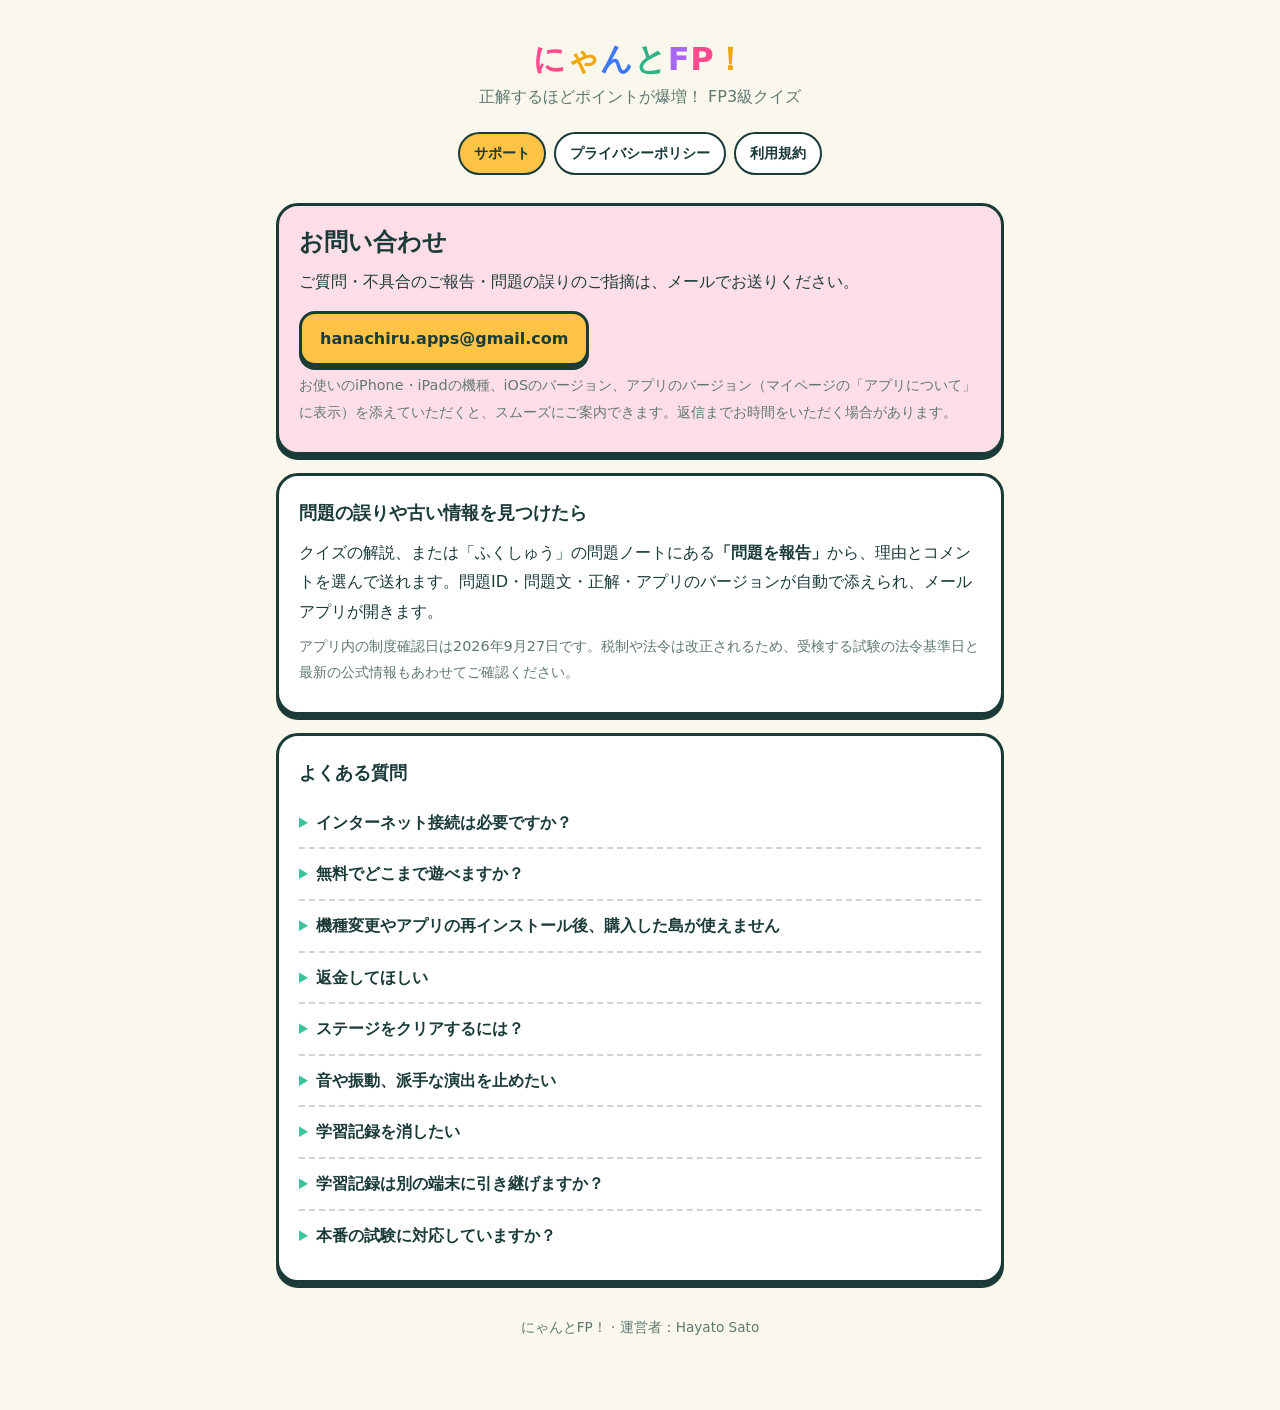
==== index.html @ 122885b7 "にゃんとFP！のサポートページ・プライバシーポリシー・利用規約を追加 Co-Authored-By: Claude Opus 5.5 <noreply@anthropic.com>" ====
<!doctype html>
<html lang="ja">
<head>
<meta charset="utf-8">
<meta name="viewport" content="width=device-width, initial-scale=1">
<title>サポート | にゃんとFP！</title>
<meta name="description" content="FP3級学習アプリ「にゃんとFP！」のサポートページです。よくある質問とお問い合わせ先をご案内します。">
<link rel="stylesheet" href="style.css">
</head>
<body>
<div class="wrap">
  <header>
    <p class="logo" aria-label="にゃんとFP！"><span>に</span><span>ゃ</span><span>ん</span><span>と</span><span>F</span><span>P</span><span>！</span></p>
    <p class="tagline">正解するほどポイントが爆増！ FP3級クイズ</p>
    <nav>
      <a href="./" aria-current="page">サポート</a>
      <a href="privacy.html">プライバシーポリシー</a>
      <a href="terms.html">利用規約</a>
    </nav>
  </header>

  <section class="card pink">
    <h1>お問い合わせ</h1>
    <p>ご質問・不具合のご報告・問題の誤りのご指摘は、メールでお送りください。</p>
    <a class="button" href="mailto:hanachiru.apps@gmail.com?subject=%E3%80%90%E3%81%AB%E3%82%83%E3%82%93%E3%81%A8FP%EF%BC%81%E3%80%91%E3%81%8A%E5%95%8F%E3%81%84%E5%90%88%E3%82%8F%E3%81%9B">hanachiru.apps@gmail.com</a>
    <p class="muted">お使いのiPhone・iPadの機種、iOSのバージョン、アプリのバージョン（マイページの「アプリについて」に表示）を添えていただくと、スムーズにご案内できます。返信までお時間をいただく場合があります。</p>
  </section>

  <section class="card">
    <h2>問題の誤りや古い情報を見つけたら</h2>
    <p>クイズの解説、または「ふくしゅう」の問題ノートにある<strong>「問題を報告」</strong>から、理由とコメントを選んで送れます。問題ID・問題文・正解・アプリのバージョンが自動で添えられ、メールアプリが開きます。</p>
    <p class="muted">アプリ内の制度確認日は2026年9月27日です。税制や法令は改正されるため、受検する試験の法令基準日と最新の公式情報もあわせてご確認ください。</p>
  </section>

  <section class="card">
    <h2>よくある質問</h2>
    <details>
      <summary>インターネット接続は必要ですか？</summary>
      <p>クイズと学習記録はオフラインで利用できます。アプリ内課金の購入・復元、メールでのお問い合わせには接続が必要です。</p>
    </details>
    <details>
      <summary>無料でどこまで遊べますか？</summary>
      <p>分野別の ISLAND 1〜6（36ステージ）は無料です。全ジャンルがランダムに出題される「ごちゃまぜの島」（ISLAND 7〜18・60ステージ）は、500円の買い切りでまとめて解放できます。月額料金はかかりません。</p>
    </details>
    <details>
      <summary>機種変更やアプリの再インストール後、購入した島が使えません</summary>
      <p>マイページまたは購入画面の<strong>「購入を復元」</strong>を押してください。購入時と同じApple IDでサインインしている端末で復元できます。</p>
    </details>
    <details>
      <summary>返金してほしい</summary>
      <p>アプリ内課金の代金はAppleが請求しています。返金はAppleの手続きからお申し込みください（<a href="https://reportaproblem.apple.com/">reportaproblem.apple.com</a>）。</p>
    </details>
    <details>
      <summary>ステージをクリアするには？</summary>
      <p>10問中70点以上でクリアとなり、次のステージが解放されます。90点で★2、100点で★3です。</p>
    </details>
    <details>
      <summary>音や振動、派手な演出を止めたい</summary>
      <p>マイページで「振動」「効果音」「演出を控えめに」を切り替えられます。iOSの「視差効果を減らす」を有効にしている場合も、フラッシュや揺れなどの演出を控えめにします。</p>
    </details>
    <details>
      <summary>学習記録を消したい</summary>
      <p>マイページの「学習データをすべて削除」から、端末内の記録を消去できます。元には戻せません。購入した島は「購入を復元」で戻せます。</p>
    </details>
    <details>
      <summary>学習記録は別の端末に引き継げますか？</summary>
      <p>学習記録は端末内に保存しており、現在は引き継ぎに対応していません。</p>
    </details>
    <details>
      <summary>本番の試験に対応していますか？</summary>
      <p>本アプリはFP3級の学習を補助するオリジナル問題集です。本試験の出題形式・全範囲の再現や合格を保証するものではありません。日本FP協会・金融財政事情研究会などの公式・公認アプリではありません。</p>
    </details>
  </section>

  <footer>
    <p>にゃんとFP！ · 運営者：Hayato Sato</p>
  </footer>
</div>
</body>
</html>
---- style.css ----
:root {
  --ink: #1a3b38;
  --muted: #5f7870;
  --cream: #faf7ed;
  --mint: #3bc49c;
  --gold: #ffc445;
  --pink: #ffdee8;
  --card: #ffffff;
  --line: #1a3b38;
}
@media (prefers-color-scheme: dark) {
  :root {
    --ink: #eef5f2;
    --muted: #a7bbb4;
    --cream: #13211f;
    --card: #1c2e2b;
    --pink: #3a2630;
    --line: #0a1413;
  }
}
* { box-sizing: border-box; }
body {
  margin: 0;
  background: var(--cream);
  color: var(--ink);
  font: 16px/1.85 "Hiragino Sans", "Hiragino Kaku Gothic ProN", system-ui, sans-serif;
  -webkit-text-size-adjust: 100%;
}
.wrap { max-width: 760px; margin: 0 auto; padding: 32px 16px 64px; }
header { text-align: center; margin-bottom: 28px; }
.logo { font: 900 2rem/1.2 "Hiragino Maru Gothic ProN", "Hiragino Sans", system-ui, sans-serif; letter-spacing: .02em; margin: 8px 0 4px; }
.logo span:nth-child(5n+1) { color: #ff4a8d; }
.logo span:nth-child(5n+2) { color: #f0a800; }
.logo span:nth-child(5n+3) { color: #3f78f5; }
.logo span:nth-child(5n+4) { color: #2fb487; }
.logo span:nth-child(5n+5) { color: #a866f5; }
.tagline { color: var(--muted); margin: 0; }
nav { display: flex; flex-wrap: wrap; gap: 8px; justify-content: center; margin: 20px 0 0; }
nav a {
  color: var(--ink); text-decoration: none; font-weight: 700; font-size: .9rem;
  padding: 6px 14px; border: 2px solid var(--line); border-radius: 999px; background: var(--card);
}
nav a[aria-current="page"] { background: var(--gold); color: #1a3b38; }
.card {
  background: var(--card); border: 3px solid var(--line); border-radius: 22px;
  padding: 20px; margin: 18px 0; box-shadow: 0 5px 0 var(--line);
}
.card.pink { background: var(--pink); }
h1 { font-size: 1.5rem; line-height: 1.4; margin: 0 0 8px; }
h2 { font-size: 1.15rem; margin: 0 0 8px; }
h3 { font-size: 1rem; margin: 18px 0 4px; }
p { margin: 6px 0; }
.muted { color: var(--muted); font-size: .9rem; }
a { color: #1f8f6c; }
@media (prefers-color-scheme: dark) { a { color: #6fdcb8; } }
.button {
  display: inline-block; text-decoration: none; font-weight: 800; color: #1a3b38;
  background: var(--gold); border: 3px solid var(--line); border-radius: 16px;
  padding: 10px 18px; box-shadow: 0 4px 0 var(--line); margin-top: 8px; word-break: break-all;
}
details { border-top: 2px dashed rgba(127,127,127,.35); padding: 10px 0; }
details:first-of-type { border-top: 0; }
summary { cursor: pointer; font-weight: 800; }
summary::marker { color: var(--mint); }
ul { padding-left: 1.3em; margin: 6px 0; }
footer { text-align: center; color: var(--muted); font-size: .85rem; margin-top: 32px; }
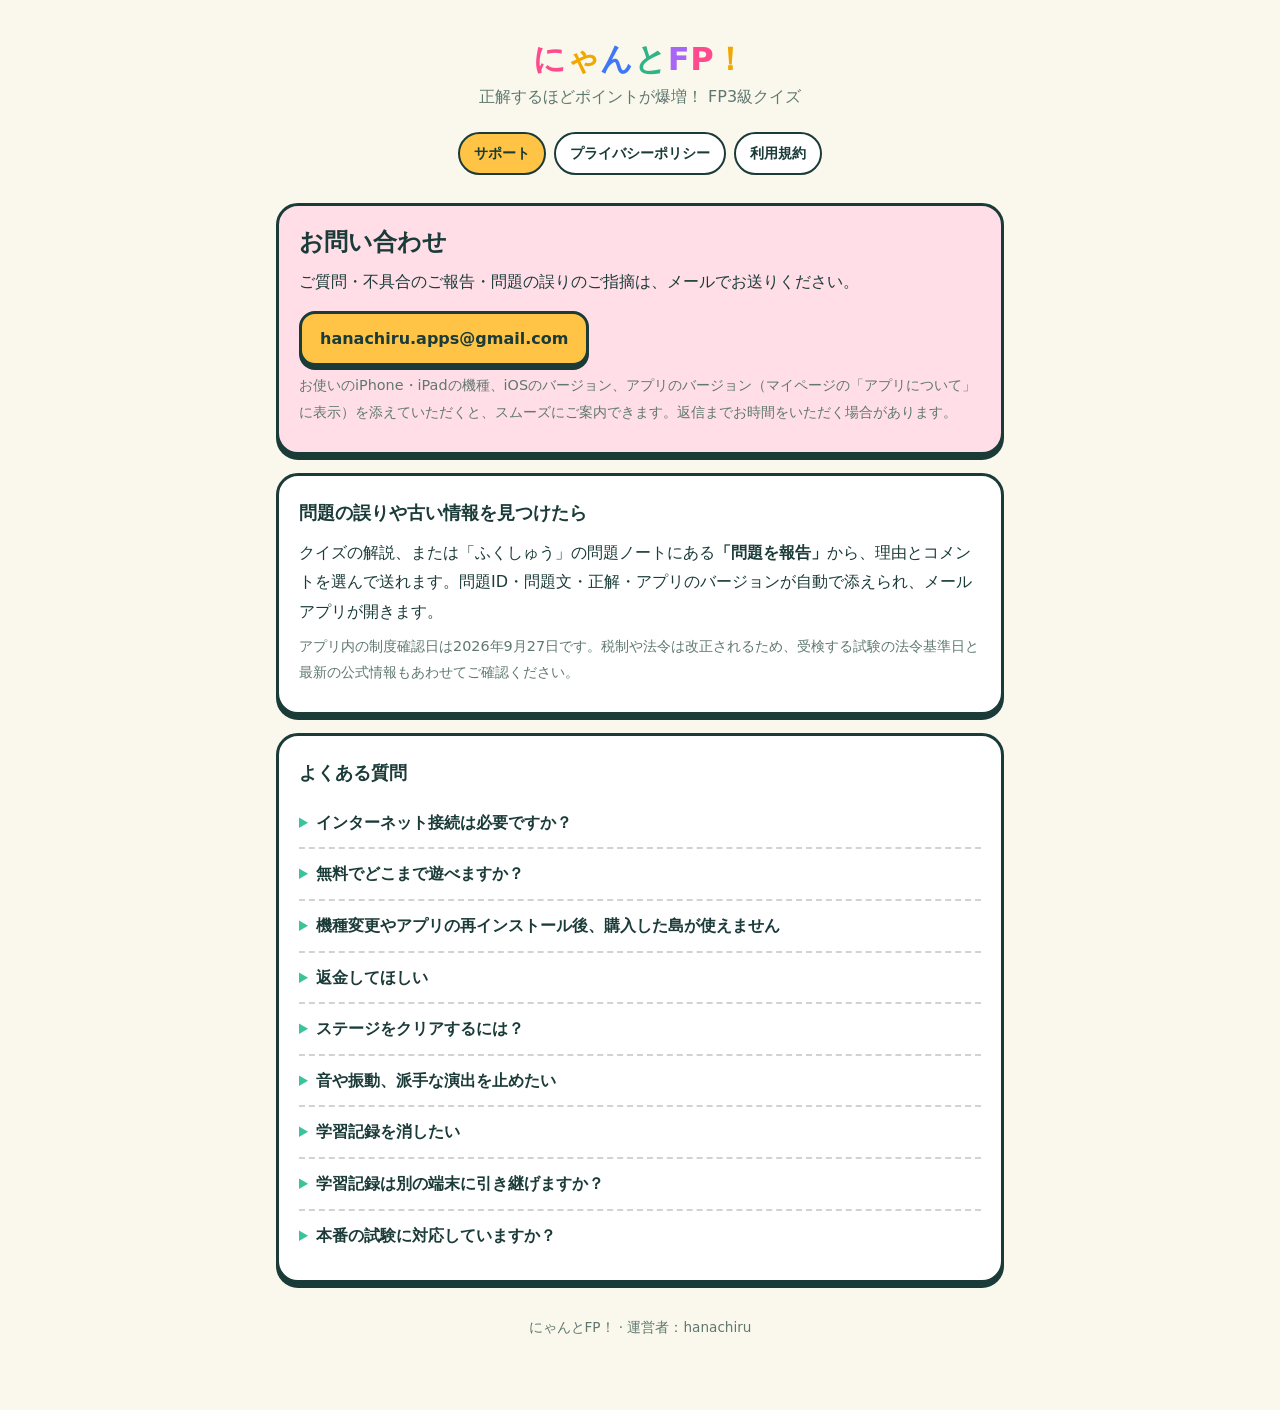
==== commit 3767a98d: "Change operator name to hanachiru" ====
--- a/index.html
+++ b/index.html
@@ -73,7 +73,7 @@
   </section>
 
   <footer>
-    <p>にゃんとFP！ · 運営者：Hayato Sato</p>
+    <p>にゃんとFP！ · 運営者：hanachiru</p>
   </footer>
 </div>
 </body>
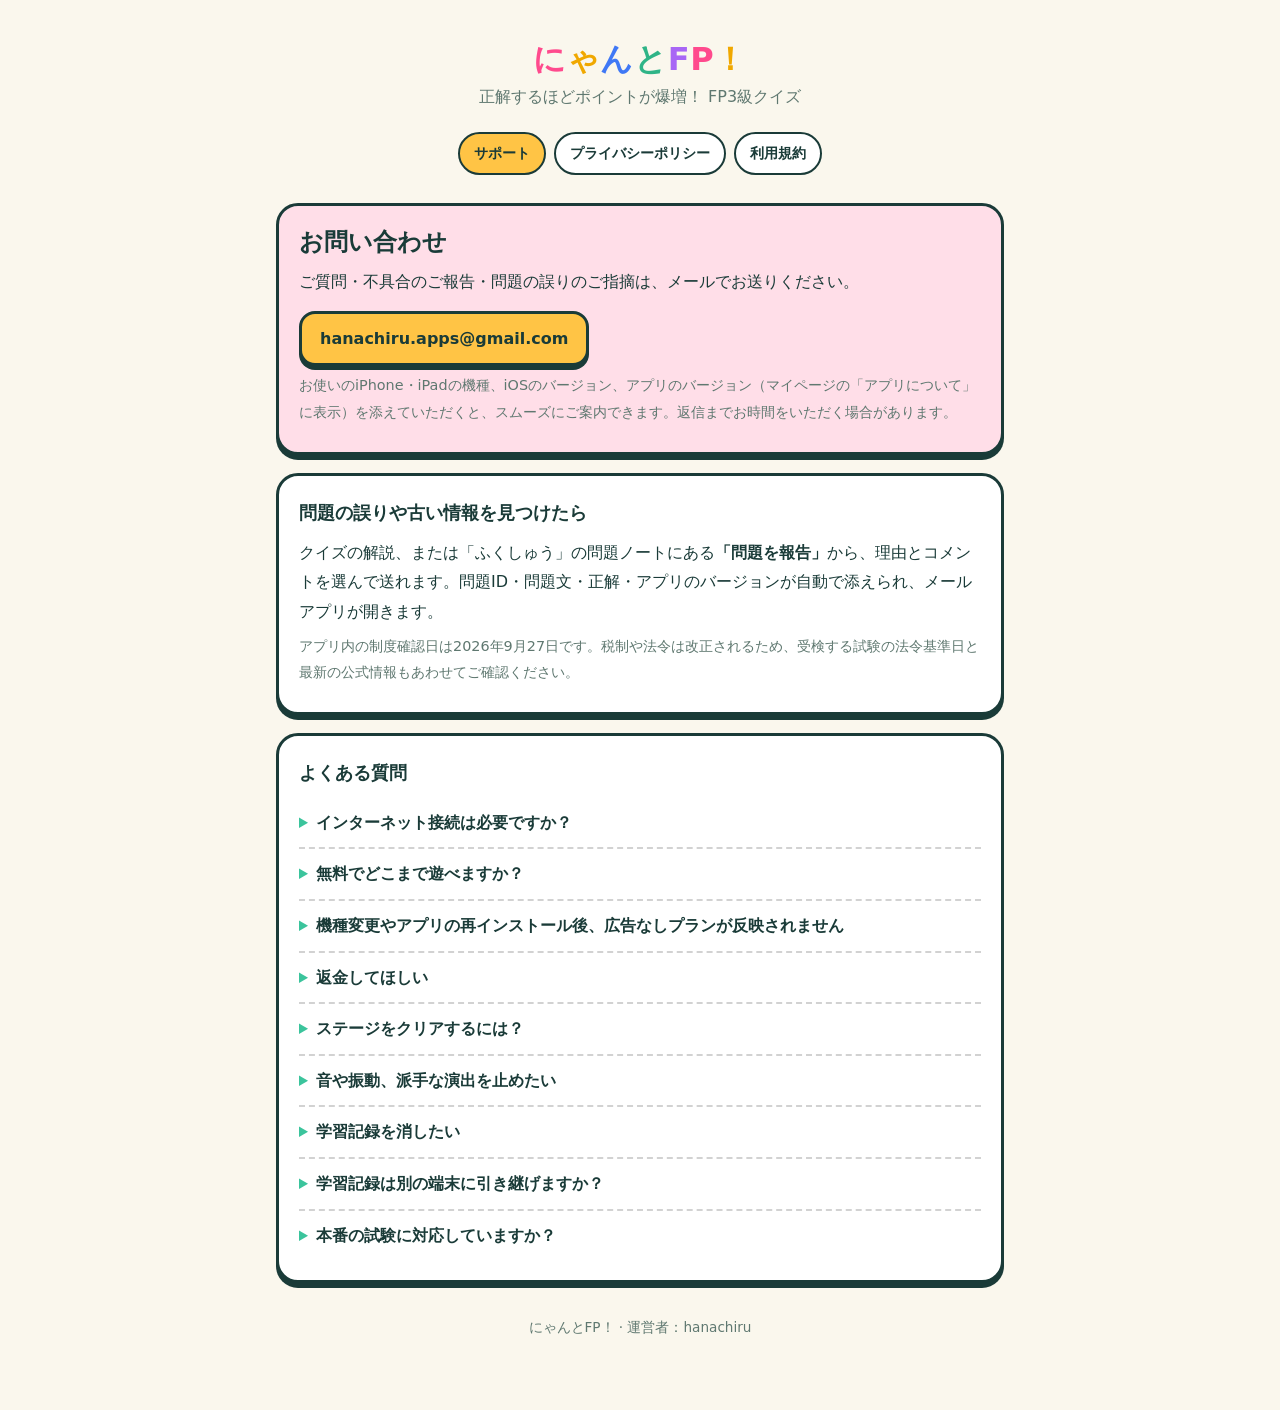
==== commit 0f06fed7: "x" ====
--- a/index.html
+++ b/index.html
@@ -36,14 +36,14 @@
     <h2>よくある質問</h2>
     <details>
       <summary>インターネット接続は必要ですか？</summary>
-      <p>クイズと学習記録はオフラインで利用できます。アプリ内課金の購入・復元、メールでのお問い合わせには接続が必要です。</p>
+      <p>クイズと学習記録はオフラインで利用できます（オフライン中は広告も表示されません）。アプリ内課金の購入・復元、メールでのお問い合わせには接続が必要です。</p>
     </details>
     <details>
       <summary>無料でどこまで遊べますか？</summary>
-      <p>分野別の ISLAND 1〜6（36ステージ）は無料です。全ジャンルがランダムに出題される「ごちゃまぜの島」（ISLAND 7〜18・60ステージ）は、500円の買い切りでまとめて解放できます。月額料金はかかりません。</p>
+      <p>FP3級・FP2級の全50島・500ステージ（各級）をすべて無料で遊べます。無料版ではステージを何回か終えるごとに広告が表示されます。500円の買い切り「広告なしプラン」を購入すると、広告が表示されなくなります（FP3級・FP2級共通）。月額料金はかかりません。</p>
     </details>
     <details>
-      <summary>機種変更やアプリの再インストール後、購入した島が使えません</summary>
+      <summary>機種変更やアプリの再インストール後、広告なしプランが反映されません</summary>
       <p>マイページまたは購入画面の<strong>「購入を復元」</strong>を押してください。購入時と同じApple IDでサインインしている端末で復元できます。</p>
     </details>
     <details>
@@ -52,7 +52,7 @@
     </details>
     <details>
       <summary>ステージをクリアするには？</summary>
-      <p>10問中70点以上でクリアとなり、次のステージが解放されます。90点で★2、100点で★3です。</p>
+      <p>10問中50点以上でクリアとなり、次のステージが解放されます。90点で★2、100点で★3です。</p>
     </details>
     <details>
       <summary>音や振動、派手な演出を止めたい</summary>
@@ -60,7 +60,7 @@
     </details>
     <details>
       <summary>学習記録を消したい</summary>
-      <p>マイページの「学習データをすべて削除」から、端末内の記録を消去できます。元には戻せません。購入した島は「購入を復元」で戻せます。</p>
+      <p>マイページの「学習データをすべて削除」から、端末内の記録を消去できます。元には戻せません。広告なしプランは「購入を復元」で戻せます。</p>
     </details>
     <details>
       <summary>学習記録は別の端末に引き継げますか？</summary>
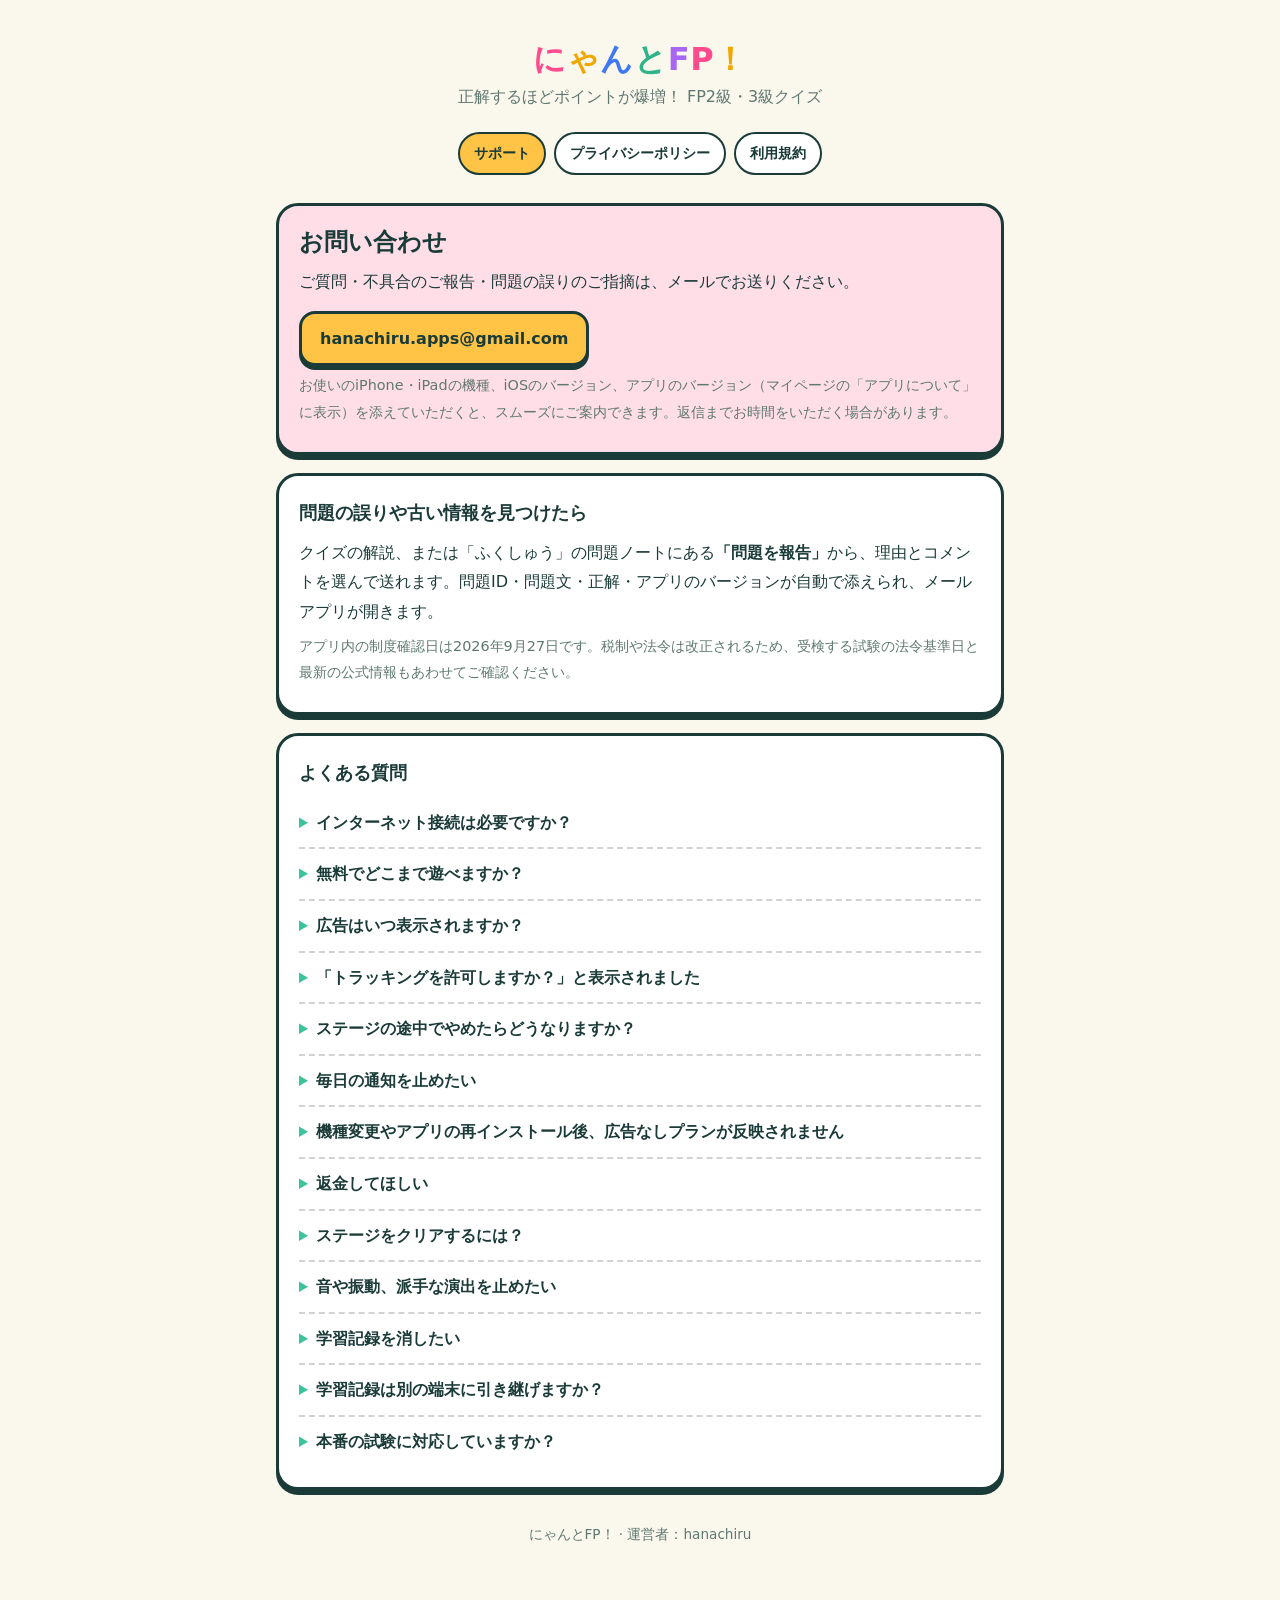
==== commit 29041542: "x" ====
--- a/index.html
+++ b/index.html
@@ -4,14 +4,14 @@
 <meta charset="utf-8">
 <meta name="viewport" content="width=device-width, initial-scale=1">
 <title>サポート | にゃんとFP！</title>
-<meta name="description" content="FP3級学習アプリ「にゃんとFP！」のサポートページです。よくある質問とお問い合わせ先をご案内します。">
+<meta name="description" content="FP2級・3級学習アプリ「にゃんとFP！」のサポートページです。よくある質問とお問い合わせ先をご案内します。">
 <link rel="stylesheet" href="style.css">
 </head>
 <body>
 <div class="wrap">
   <header>
     <p class="logo" aria-label="にゃんとFP！"><span>に</span><span>ゃ</span><span>ん</span><span>と</span><span>F</span><span>P</span><span>！</span></p>
-    <p class="tagline">正解するほどポイントが爆増！ FP3級クイズ</p>
+    <p class="tagline">正解するほどポイントが爆増！ FP2級・3級クイズ</p>
     <nav>
       <a href="./" aria-current="page">サポート</a>
       <a href="privacy.html">プライバシーポリシー</a>
@@ -43,6 +43,22 @@
       <p>FP3級・FP2級の全50島・500ステージ（各級）をすべて無料で遊べます。無料版ではステージを何回か終えるごとに広告が表示されます。500円の買い切り「広告なしプラン」を購入すると、広告が表示されなくなります（FP3級・FP2級共通）。月額料金はかかりません。</p>
     </details>
     <details>
+      <summary>広告はいつ表示されますか？</summary>
+      <p>広告はクイズの途中には表示されません。ステージを終えて結果画面の「おわる」を押したときに、数ステージに1回表示されることがあります。インストールした日と、最初の3ステージは表示されません。</p>
+    </details>
+    <details>
+      <summary>「トラッキングを許可しますか？」と表示されました</summary>
+      <p>広告の表示に使う確認です。「許可しない」を選んでもアプリのすべての機能を使えます（広告は表示されます）。あとから iPhoneの設定アプリの「プライバシーとセキュリティ」→「トラッキング」で変更できます。詳しくは<a href="privacy.html">プライバシーポリシー</a>をご覧ください。</p>
+    </details>
+    <details>
+      <summary>ステージの途中でやめたらどうなりますか？</summary>
+      <p>それまでに答えた問題の記録と経験値は保存されます。ステージのクリア判定は、10問すべてに答えたときに行います。</p>
+    </details>
+    <details>
+      <summary>毎日の通知を止めたい</summary>
+      <p>マイページの「毎日22時のリマインダー」をオフにしてください。通知はその日まだステージをクリアしていないときだけ届きます。</p>
+    </details>
+    <details>
       <summary>機種変更やアプリの再インストール後、広告なしプランが反映されません</summary>
       <p>マイページまたは購入画面の<strong>「購入を復元」</strong>を押してください。購入時と同じApple IDでサインインしている端末で復元できます。</p>
     </details>
@@ -56,7 +72,7 @@
     </details>
     <details>
       <summary>音や振動、派手な演出を止めたい</summary>
-      <p>マイページで「振動」「効果音」「演出を控えめに」を切り替えられます。iOSの「視差効果を減らす」を有効にしている場合も、フラッシュや揺れなどの演出を控えめにします。</p>
+      <p>マイページで「振動」「効果音」を切り替えられます。フラッシュや揺れなどの演出を控えめにしたい場合は、iOSの設定アプリの「アクセシビリティ」→「動作」→「視差効果を減らす」をオンにしてください。</p>
     </details>
     <details>
       <summary>学習記録を消したい</summary>
@@ -68,7 +84,7 @@
     </details>
     <details>
       <summary>本番の試験に対応していますか？</summary>
-      <p>本アプリはFP3級の学習を補助するオリジナル問題集です。本試験の出題形式・全範囲の再現や合格を保証するものではありません。日本FP協会・金融財政事情研究会などの公式・公認アプリではありません。</p>
+      <p>本アプリはFP3級・FP2級の学習を補助するオリジナル問題集です。本試験の出題形式・全範囲の再現や合格を保証するものではありません。日本FP協会・金融財政事情研究会などの公式・公認アプリではありません。</p>
     </details>
   </section>
 
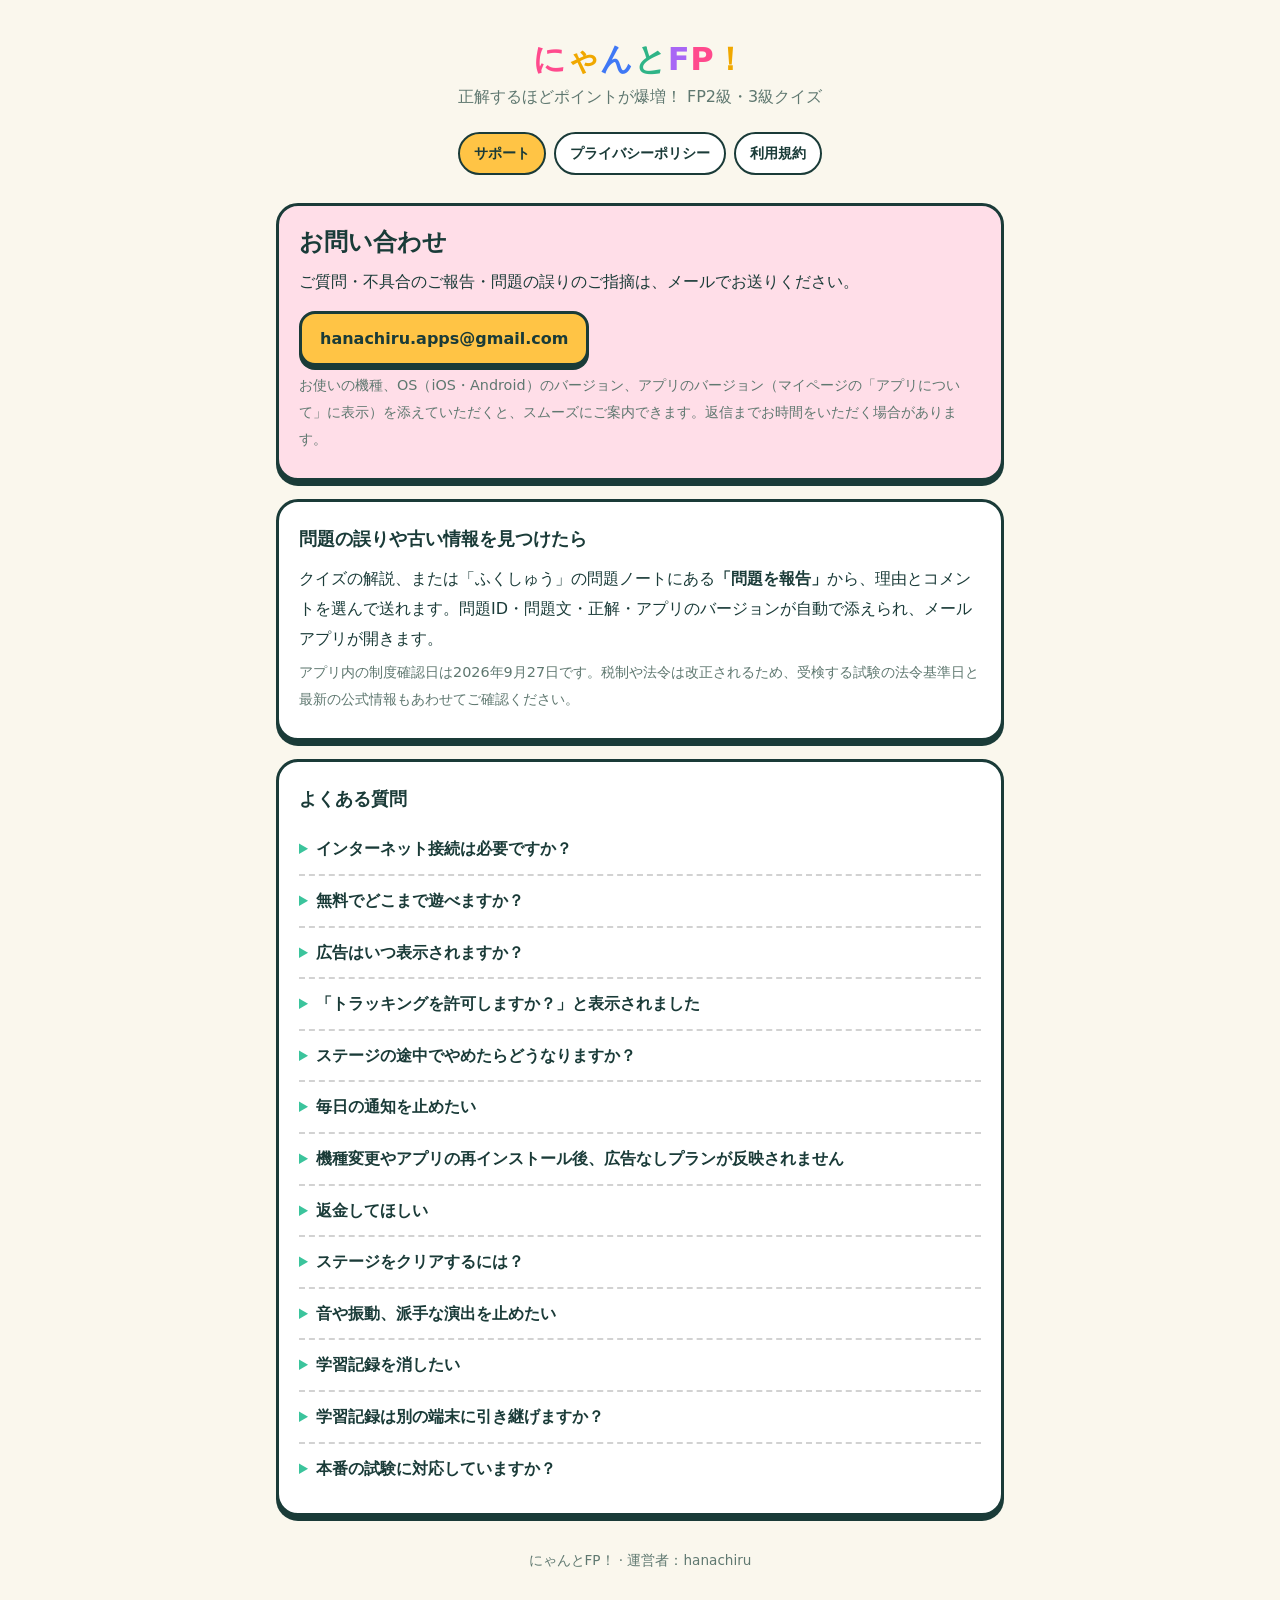
==== commit 8c5b026b: "Android版に対応（広告ID・Google Playの決済と返金） Co-Authored-By: Claude Opus 5.5 <noreply@anthropic.com>" ====
--- a/index.html
+++ b/index.html
@@ -23,7 +23,7 @@
     <h1>お問い合わせ</h1>
     <p>ご質問・不具合のご報告・問題の誤りのご指摘は、メールでお送りください。</p>
     <a class="button" href="mailto:hanachiru.apps@gmail.com?subject=%E3%80%90%E3%81%AB%E3%82%83%E3%82%93%E3%81%A8FP%EF%BC%81%E3%80%91%E3%81%8A%E5%95%8F%E3%81%84%E5%90%88%E3%82%8F%E3%81%9B">hanachiru.apps@gmail.com</a>
-    <p class="muted">お使いのiPhone・iPadの機種、iOSのバージョン、アプリのバージョン（マイページの「アプリについて」に表示）を添えていただくと、スムーズにご案内できます。返信までお時間をいただく場合があります。</p>
+    <p class="muted">お使いの機種、OS（iOS・Android）のバージョン、アプリのバージョン（マイページの「アプリについて」に表示）を添えていただくと、スムーズにご案内できます。返信までお時間をいただく場合があります。</p>
   </section>
 
   <section class="card">
@@ -44,7 +44,7 @@
     </details>
     <details>
       <summary>広告はいつ表示されますか？</summary>
-      <p>広告はクイズの途中には表示されません。ステージを終えて結果画面の「おわる」を押したときに、数ステージに1回表示されることがあります。インストールした日と、最初の3ステージは表示されません。</p>
+      <p>広告はクイズの途中には表示されません。ステージを終えて結果画面の「おわる」を押したときに、数ステージに1回表示されることがあります。最初の2ステージは表示されません。</p>
     </details>
     <details>
       <summary>「トラッキングを許可しますか？」と表示されました</summary>
@@ -56,15 +56,15 @@
     </details>
     <details>
       <summary>毎日の通知を止めたい</summary>
-      <p>マイページの「毎日22時のリマインダー」をオフにしてください。通知はその日まだステージをクリアしていないときだけ届きます。</p>
+      <p>マイページの「毎日のリマインダー」をオフにしてください。通知する時刻（初期設定は22時）も同じ場所で変更できます。通知はその日まだステージをクリアしていないときだけ届きます。</p>
     </details>
     <details>
       <summary>機種変更やアプリの再インストール後、広告なしプランが反映されません</summary>
-      <p>マイページまたは購入画面の<strong>「購入を復元」</strong>を押してください。購入時と同じApple IDでサインインしている端末で復元できます。</p>
+      <p>マイページまたは購入画面の<strong>「購入を復元」</strong>を押してください。購入時と同じApple ID（Androidは同じGoogleアカウント）でサインインしている端末で復元できます。</p>
     </details>
     <details>
       <summary>返金してほしい</summary>
-      <p>アプリ内課金の代金はAppleが請求しています。返金はAppleの手続きからお申し込みください（<a href="https://reportaproblem.apple.com/">reportaproblem.apple.com</a>）。</p>
+      <p>アプリ内課金の代金はAppleが請求しています。返金はAppleの手続きからお申し込みください（<a href="https://reportaproblem.apple.com/">reportaproblem.apple.com</a>）。Android版はGoogle Playの「お支払いと定期購入」→「予算と履歴」から返金をリクエストできます。</p>
     </details>
     <details>
       <summary>ステージをクリアするには？</summary>
